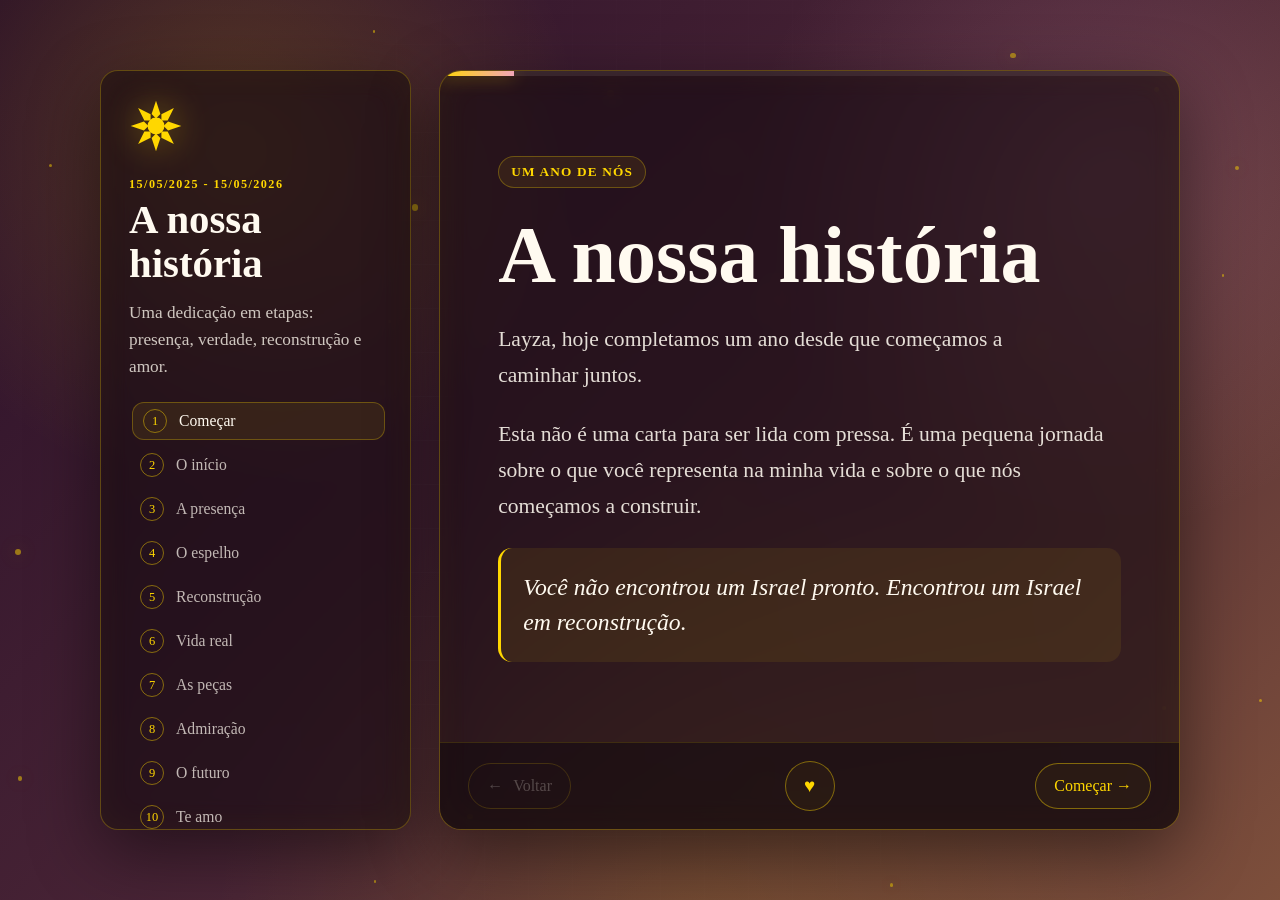
==== namora/cartao/evolucao/index.html @ b127b502 "feat: adiciona cartao evolutivo para Layza" ====
<!DOCTYPE html>
<html lang="pt-BR">
<head>
    <meta charset="UTF-8">
    <meta name="viewport" content="width=device-width, initial-scale=1, viewport-fit=cover">
    <meta name="theme-color" content="#2b1029">
    <title>A nossa história | Layza & Israel</title>
    <style>
        :root {
            --bg-a: #2b1029;
            --bg-b: #4a2536;
            --bg-c: #7d4f3b;
            --cream: #fffaf0;
            --cream-soft: rgba(255, 250, 240, 0.78);
            --gold: #ffd700;
            --gold-soft: rgba(255, 215, 0, 0.22);
            --rose: #f2a7b8;
            --panel: rgba(22, 10, 17, 0.62);
            --panel-strong: rgba(31, 13, 24, 0.86);
            --line: rgba(255, 215, 0, 0.28);
            --shadow: rgba(0, 0, 0, 0.48);
            --safe-top: env(safe-area-inset-top, 0px);
            --safe-right: env(safe-area-inset-right, 0px);
            --safe-bottom: env(safe-area-inset-bottom, 0px);
            --safe-left: env(safe-area-inset-left, 0px);
        }

        * {
            box-sizing: border-box;
        }

        html {
            min-height: 100%;
            background: var(--bg-a);
        }

        body {
            margin: 0;
            min-height: 100vh;
            min-height: 100dvh;
            color: var(--cream);
            background:
                radial-gradient(circle at 18% 16%, rgba(255, 215, 0, 0.18), transparent 22rem),
                radial-gradient(circle at 86% 20%, rgba(242, 167, 184, 0.18), transparent 22rem),
                radial-gradient(circle at 54% 104%, rgba(255, 215, 0, 0.12), transparent 30rem),
                linear-gradient(135deg, var(--bg-a), var(--bg-b) 52%, var(--bg-c));
            font-family: Georgia, "Times New Roman", serif;
            overflow: hidden;
            -webkit-font-smoothing: antialiased;
            text-rendering: optimizeLegibility;
        }

        body::before {
            content: "";
            position: fixed;
            inset: 0;
            pointer-events: none;
            background-image:
                linear-gradient(rgba(255, 255, 255, 0.028) 1px, transparent 1px),
                linear-gradient(90deg, rgba(255, 255, 255, 0.028) 1px, transparent 1px);
            background-size: 44px 44px;
            mask-image: radial-gradient(circle at center, black, transparent 78%);
        }

        button {
            font: inherit;
        }

        .page {
            position: relative;
            display: grid;
            min-height: 100vh;
            min-height: 100dvh;
            place-items: center;
            padding:
                calc(14px + var(--safe-top))
                calc(14px + var(--safe-right))
                calc(14px + var(--safe-bottom))
                calc(14px + var(--safe-left));
            isolation: isolate;
        }

        .ambient {
            position: fixed;
            inset: 0;
            z-index: -1;
            overflow: hidden;
            pointer-events: none;
        }

        .spark {
            position: absolute;
            width: 5px;
            height: 5px;
            border-radius: 999px;
            background: var(--gold);
            box-shadow: 0 0 20px rgba(255, 215, 0, 0.55);
            opacity: 0.5;
            animation: floatSpark infinite ease-in-out;
        }

        .shell {
            width: min(100%, 1080px);
            height: min(760px, calc(100vh - 28px - var(--safe-top) - var(--safe-bottom)));
            height: min(760px, calc(100dvh - 28px - var(--safe-top) - var(--safe-bottom)));
            min-height: 0;
            display: grid;
            grid-template-columns: minmax(230px, 0.42fr) minmax(0, 1fr);
            gap: clamp(16px, 3vw, 28px);
            align-items: stretch;
        }

        .story-map,
        .stage-card {
            border: 1px solid var(--line);
            background: var(--panel);
            box-shadow: 0 22px 70px var(--shadow), inset 0 0 36px rgba(255, 215, 0, 0.045);
            backdrop-filter: blur(14px);
            -webkit-backdrop-filter: blur(14px);
        }

        .story-map {
            border-radius: 18px;
            padding: clamp(18px, 3vw, 28px);
            display: flex;
            flex-direction: column;
            justify-content: flex-start;
            overflow: hidden;
        }

        .brand-mark {
            width: 54px;
            height: 54px;
            color: var(--gold);
            fill: currentColor;
            filter: drop-shadow(0 0 18px rgba(255, 215, 0, 0.42));
        }

        .eyebrow {
            margin: 20px 0 6px;
            color: var(--gold);
            font-size: 0.76rem;
            font-weight: 700;
            letter-spacing: 0.12em;
            text-transform: uppercase;
        }

        .map-title {
            margin: 0;
            font-size: clamp(1.8rem, 3.2vw, 2.55rem);
            line-height: 1.08;
        }

        .map-copy {
            margin: 14px 0 0;
            color: var(--cream-soft);
            font-size: clamp(1rem, 2vw, 1.08rem);
            line-height: 1.55;
        }

        .timeline {
            display: grid;
            gap: 6px;
            margin: 22px 0;
        }

        .timeline button {
            width: 100%;
            min-height: 36px;
            display: grid;
            grid-template-columns: 26px 1fr;
            align-items: center;
            gap: 10px;
            padding: 6px 10px;
            border: 1px solid transparent;
            border-radius: 12px;
            color: rgba(255, 250, 240, 0.72);
            background: transparent;
            text-align: left;
            cursor: pointer;
            transition: background 180ms ease, border-color 180ms ease, color 180ms ease, transform 180ms ease;
        }

        .timeline button:hover,
        .timeline button:focus-visible,
        .timeline button.active {
            color: var(--cream);
            background: rgba(255, 215, 0, 0.08);
            border-color: rgba(255, 215, 0, 0.28);
            outline: none;
        }

        .timeline button.active {
            transform: translateX(3px);
        }

        .dot {
            width: 24px;
            height: 24px;
            display: grid;
            place-items: center;
            border-radius: 999px;
            border: 1px solid rgba(255, 215, 0, 0.45);
            color: var(--gold);
            font-size: 0.78rem;
        }

        .timeline-label {
            overflow: hidden;
            white-space: nowrap;
            text-overflow: ellipsis;
            font-size: 0.98rem;
        }

        .counter {
            margin-top: auto;
            color: rgba(255, 250, 240, 0.72);
            font-size: 0.95rem;
        }

        .stage-card {
            position: relative;
            border-radius: 22px;
            display: grid;
            grid-template-rows: auto 1fr auto;
            overflow: hidden;
        }

        .progress {
            height: 5px;
            background: rgba(255, 255, 255, 0.08);
        }

        .progress-fill {
            height: 100%;
            width: 0%;
            background: linear-gradient(90deg, var(--gold), var(--rose));
            box-shadow: 0 0 18px rgba(255, 215, 0, 0.45);
            transition: width 360ms ease;
        }

        .stage {
            min-height: 0;
            display: none;
            align-content: center;
            gap: clamp(14px, 3vw, 24px);
            padding: clamp(24px, 5vw, 58px);
            overflow-y: auto;
            scrollbar-width: thin;
            scrollbar-color: rgba(255, 215, 0, 0.45) transparent;
        }

        .stage.active {
            display: grid;
            animation: stageIn 420ms ease both;
        }

        .stage::-webkit-scrollbar {
            width: 6px;
        }

        .stage::-webkit-scrollbar-thumb {
            background: rgba(255, 215, 0, 0.48);
            border-radius: 999px;
        }

        .stage-kicker {
            display: inline-flex;
            align-items: center;
            gap: 10px;
            width: fit-content;
            padding: 7px 12px;
            border: 1px solid rgba(255, 215, 0, 0.28);
            border-radius: 999px;
            color: var(--gold);
            background: rgba(255, 215, 0, 0.07);
            font-size: 0.83rem;
            font-weight: 700;
            letter-spacing: 0.09em;
            text-transform: uppercase;
        }

        .stage h1,
        .stage h2 {
            margin: 0;
            max-width: 780px;
            font-weight: 700;
            letter-spacing: 0;
            line-height: 1.08;
        }

        .stage h1 {
            font-size: clamp(2.3rem, 6.5vw, 5rem);
        }

        .stage h2 {
            color: var(--cream);
            font-size: clamp(1.8rem, 4.6vw, 3.7rem);
        }

        .stage p {
            margin: 0;
            max-width: 760px;
            color: rgba(255, 250, 240, 0.88);
            font-size: clamp(1.08rem, 2.45vw, 1.35rem);
            line-height: 1.65;
            text-wrap: pretty;
        }

        .quote {
            max-width: 760px;
            padding: clamp(16px, 3vw, 22px);
            border-left: 3px solid var(--gold);
            border-radius: 14px;
            color: var(--cream);
            background: rgba(255, 215, 0, 0.075);
            font-size: clamp(1.12rem, 2.7vw, 1.48rem);
            font-style: italic;
            line-height: 1.48;
        }

        .mini-grid {
            display: grid;
            grid-template-columns: repeat(3, minmax(0, 1fr));
            gap: 10px;
            max-width: 760px;
        }

        .mini-card {
            min-height: 82px;
            display: grid;
            place-items: center;
            padding: 14px;
            border: 1px solid rgba(255, 215, 0, 0.18);
            border-radius: 14px;
            color: rgba(255, 250, 240, 0.9);
            background: rgba(255, 255, 255, 0.055);
            text-align: center;
            font-size: clamp(0.98rem, 2vw, 1.08rem);
        }

        .controls {
            display: grid;
            grid-template-columns: 1fr auto 1fr;
            gap: 12px;
            align-items: center;
            padding: 18px clamp(18px, 4vw, 28px);
            border-top: 1px solid rgba(255, 215, 0, 0.14);
            background: rgba(15, 7, 12, 0.5);
        }

        .nav-button,
        .heart-button {
            min-height: 46px;
            display: inline-flex;
            align-items: center;
            justify-content: center;
            gap: 10px;
            border-radius: 999px;
            border: 1px solid rgba(255, 215, 0, 0.42);
            color: var(--gold);
            background: rgba(255, 215, 0, 0.035);
            cursor: pointer;
            transition: background 180ms ease, color 180ms ease, transform 180ms ease, box-shadow 180ms ease;
        }

        .nav-button {
            padding: 11px 18px;
            font-size: 1rem;
        }

        .heart-button {
            width: 50px;
            height: 50px;
            font-size: 1.18rem;
        }

        .nav-button:hover,
        .nav-button:focus-visible,
        .heart-button:hover,
        .heart-button:focus-visible {
            background: var(--gold);
            color: var(--bg-a);
            box-shadow: 0 0 24px rgba(255, 215, 0, 0.38);
            transform: translateY(-1px);
            outline: none;
        }

        .nav-button:disabled {
            cursor: default;
            opacity: 0.4;
            transform: none;
            box-shadow: none;
            background: transparent;
            color: rgba(255, 250, 240, 0.6);
        }

        .nav-button.next {
            justify-self: end;
        }

        .nav-button.prev {
            justify-self: start;
        }

        .heart-burst {
            position: fixed;
            z-index: 5;
            color: var(--gold);
            font-size: 1.35rem;
            pointer-events: none;
            animation: riseHeart 980ms ease-out forwards;
        }

        @keyframes floatSpark {
            0%,
            100% {
                opacity: 0.28;
                transform: translate3d(0, 0, 0) scale(1);
            }

            50% {
                opacity: 0.78;
                transform: translate3d(0, -30px, 0) scale(1.5);
            }
        }

        @keyframes stageIn {
            from {
                opacity: 0;
                transform: translateY(12px) scale(0.985);
            }

            to {
                opacity: 1;
                transform: translateY(0) scale(1);
            }
        }

        @keyframes riseHeart {
            from {
                opacity: 1;
                transform: translate(-50%, -50%) scale(0.8);
            }

            to {
                opacity: 0;
                transform: translate(-50%, -150%) scale(1.65);
            }
        }

        @media (max-width: 820px) {
            body {
                overflow: hidden;
            }

            .page {
                align-items: stretch;
            }

            .shell {
                width: 100%;
                height: calc(100vh - 28px - var(--safe-top) - var(--safe-bottom));
                height: calc(100dvh - 28px - var(--safe-top) - var(--safe-bottom));
                grid-template-columns: 1fr;
                grid-template-rows: auto 1fr;
                gap: 12px;
            }

            .story-map {
                min-height: 0;
                padding: 14px;
                border-radius: 16px;
            }

            .story-map header {
                display: grid;
                grid-template-columns: 38px 1fr;
                gap: 12px;
                align-items: center;
            }

            .brand-mark {
                width: 38px;
                height: 38px;
            }

            .eyebrow {
                margin: 0 0 3px;
                font-size: 0.68rem;
            }

            .map-title {
                font-size: 1.28rem;
            }

            .map-copy,
            .counter {
                display: none;
            }

            .timeline {
                grid-auto-flow: column;
                grid-auto-columns: 34px;
                gap: 6px;
                margin: 12px 0 0;
                overflow-x: auto;
                padding-bottom: 2px;
                scrollbar-width: none;
            }

            .timeline::-webkit-scrollbar {
                display: none;
            }

            .timeline button {
                min-height: 34px;
                grid-template-columns: 1fr;
                padding: 4px;
                justify-items: center;
            }

            .timeline-label {
                display: none;
            }

            .dot {
                width: 24px;
                height: 24px;
            }

            .stage-card {
                border-radius: 16px;
            }

            .stage {
                align-content: start;
                padding: clamp(22px, 6vw, 30px);
            }

            .stage h1 {
                font-size: clamp(2.15rem, 12vw, 3.3rem);
            }

            .stage h2 {
                font-size: clamp(1.65rem, 9.6vw, 2.7rem);
            }

            .stage p {
                font-size: clamp(1.03rem, 4.7vw, 1.2rem);
                line-height: 1.58;
            }

            .mini-grid {
                grid-template-columns: 1fr;
            }

            .controls {
                grid-template-columns: 1fr 50px 1fr;
                padding: 12px;
            }

            .nav-button {
                padding-inline: 12px;
                font-size: 0.95rem;
            }
        }

        @media (max-width: 390px) {
            .stage {
                padding: 20px;
            }

            .stage p {
                font-size: 1rem;
            }

            .nav-button span {
                display: none;
            }
        }

        @media (prefers-reduced-motion: reduce) {
            *,
            *::before,
            *::after {
                animation-duration: 0.001ms !important;
                animation-iteration-count: 1 !important;
                scroll-behavior: auto !important;
                transition-duration: 0.001ms !important;
            }
        }
    </style>
</head>
<body>
    <main class="page">
        <div class="ambient" id="ambient" aria-hidden="true"></div>

        <div class="shell">
            <aside class="story-map" aria-label="Evolução da história">
                <header>
                    <svg class="brand-mark" viewBox="0 0 64 64" aria-hidden="true">
                        <circle cx="32" cy="32" r="10"></circle>
                        <path d="M32 2l5.2 15.7L32 23l-5.2-5.3L32 2zM32 62l-5.2-15.7L32 41l5.2 5.3L32 62zM2 32l15.7-5.2L23 32l-5.3 5.2L2 32zM62 32l-15.7 5.2L41 32l5.3-5.2L62 32zM10.8 10.8l14.8 7.4v7.4h-7.4L10.8 10.8zM53.2 53.2l-14.8-7.4v-7.4h7.4l7.4 14.8zM10.8 53.2l7.4-14.8h7.4v7.4l-14.8 7.4zM53.2 10.8l-7.4 14.8h-7.4v-7.4l14.8-7.4z"></path>
                    </svg>
                    <div>
                        <p class="eyebrow">15/05/2025 - 15/05/2026</p>
                        <h1 class="map-title">A nossa história</h1>
                        <p class="map-copy">Uma dedicação em etapas: presença, verdade, reconstrução e amor.</p>
                    </div>
                </header>

                <nav class="timeline" id="timeline" aria-label="Capítulos"></nav>

                <p class="counter" id="counter">Etapa 1 de 10</p>
            </aside>

            <section class="stage-card" aria-live="polite">
                <div class="progress" aria-hidden="true">
                    <div class="progress-fill" id="progressFill"></div>
                </div>

                <article class="stage active" data-title="Começar">
                    <span class="stage-kicker">Um ano de nós</span>
                    <h1>A nossa história</h1>
                    <p>Layza, hoje completamos um ano desde que começamos a caminhar juntos.</p>
                    <p>Esta não é uma carta para ser lida com pressa. É uma pequena jornada sobre o que você representa na minha vida e sobre o que nós começamos a construir.</p>
                    <div class="quote">Você não encontrou um Israel pronto. Encontrou um Israel em reconstrução.</div>
                </article>

                <article class="stage" data-title="O início">
                    <span class="stage-kicker">O início</span>
                    <h2>Você não encontrou um Israel pronto.</h2>
                    <p>Quando olho para tudo que vivemos, eu vejo que a nossa história não começou em uma fase simples da minha vida. Você encontrou um homem tentando equilibrar responsabilidades, família, trabalho, sonhos, medos, cansaços e uma vontade enorme de continuar de pé.</p>
                    <p>E mesmo assim, você ficou.</p>
                </article>

                <article class="stage" data-title="A presença">
                    <span class="stage-kicker">A presença</span>
                    <h2>Você chegou como escuta, verdade e carinho.</h2>
                    <p>Você não chegou como alguém querendo me salvar, nem tomar o controle da minha vida. Você chegou como presença. Como escuta. Como verdade.</p>
                    <p>Você me apoia sem me infantilizar, me acolhe sem passar pano, me ama de um jeito que não me tira da luta, mas me lembra que eu não preciso enfrentá-la sozinho.</p>
                </article>

                <article class="stage" data-title="O espelho">
                    <span class="stage-kicker">O espelho</span>
                    <h2>Com você, eu posso ser mais verdadeiro.</h2>
                    <p>Uma das coisas que mais admiro em você é isso: você consegue enxergar minha força, mas também não ignora minhas falhas.</p>
                    <p>Perto de você, eu posso admitir o cansaço, reconhecer meus erros, organizar meus pensamentos e tentar ser melhor.</p>
                </article>

                <article class="stage" data-title="Reconstrução">
                    <span class="stage-kicker">A reconstrução</span>
                    <h2>Eu quero ser melhor.</h2>
                    <p>Não porque você exige isso de mim, mas porque estar ao seu lado me lembra do homem que eu ainda posso construir.</p>
                    <p>Você me ajudou a acordar para muitas coisas. Mas eu entendi que a mudança precisa nascer em mim, para que eu possa amar você de um jeito mais inteiro, mais maduro e mais honesto.</p>
                </article>

                <article class="stage" data-title="Vida real">
                    <span class="stage-kicker">A história real</span>
                    <h2>Não foi conto de fadas, foi vida.</h2>
                    <p>A nossa história é mais bonita porque é real. Teve intensidade, ajustes, conversas difíceis, inseguranças, aprendizados e momentos em que a vida parecia pesada demais.</p>
                    <div class="mini-grid" aria-label="O que também existiu entre nós">
                        <div class="mini-card">Carinho</div>
                        <div class="mini-card">Parceria</div>
                        <div class="mini-card">Vontade de continuar</div>
                    </div>
                </article>

                <article class="stage" data-title="As peças">
                    <span class="stage-kicker">As peças</span>
                    <h2>Começamos a montar algo nosso.</h2>
                    <p>Você entrou em uma vida cheia de peças espalhadas. Algumas antigas, algumas quebradas, algumas que eu ainda estou tentando entender.</p>
                    <p>E, mesmo assim, de algum jeito, nós começamos a montar algo nosso. Não perfeito. Não pronto. Mas verdadeiro.</p>
                </article>

                <article class="stage" data-title="Admiração">
                    <span class="stage-kicker">A admiração</span>
                    <h2>Eu admiro a mulher que você é.</h2>
                    <p>Admiro sua forma de pensar, sua coragem, sua racionalidade, seu carinho, sua firmeza e esse jeito de estar ao meu lado sem me diminuir.</p>
                    <p>Você me trata como homem adulto, mesmo quando eu estou atravessando desafios sérios. Você me lembra que eu sou capaz, mas também me chama para a realidade quando preciso.</p>
                </article>

                <article class="stage" data-title="O futuro">
                    <span class="stage-kicker">O futuro</span>
                    <h2>Ainda temos muito a construir.</h2>
                    <p>Eu amo você com admiração, gratidão, desejo de futuro e vontade de construir uma vida mais leve, mais verdadeira e mais nossa.</p>
                    <p>Ainda existem ajustes, conversas, medos, família, trabalho, passado e futuro atravessando a nossa relação. Mas existe algo muito forte entre nós: a vontade de não viver de aparência.</p>
                </article>

                <article class="stage" data-title="Te amo">
                    <span class="stage-kicker">A assinatura</span>
                    <h2>Feliz um ano de nós dois.</h2>
                    <p>Obrigado por estar comigo. Obrigado por acreditar em mim. Obrigado por me enxergar além da fase difícil. Obrigado por ser carinho, firmeza, presença e amor.</p>
                    <div class="quote">Que este seja apenas o primeiro capítulo de uma história cada vez mais madura, leve, verdadeira e cheia de amor.</div>
                    <p>Com amor,<br>Israel.</p>
                </article>

                <footer class="controls">
                    <button class="nav-button prev" id="prevButton" type="button">
                        ← <span>Voltar</span>
                    </button>
                    <button class="heart-button" id="heartButton" type="button" aria-label="Enviar amor">♥</button>
                    <button class="nav-button next" id="nextButton" type="button">
                        <span>Avançar</span> →
                    </button>
                </footer>
            </section>
        </div>
    </main>

    <script>
        const prefersReducedMotion = window.matchMedia("(prefers-reduced-motion: reduce)").matches;
        const ambient = document.getElementById("ambient");
        const stages = Array.from(document.querySelectorAll(".stage"));
        const timeline = document.getElementById("timeline");
        const progressFill = document.getElementById("progressFill");
        const counter = document.getElementById("counter");
        const prevButton = document.getElementById("prevButton");
        const nextButton = document.getElementById("nextButton");
        const heartButton = document.getElementById("heartButton");

        let currentStage = 0;
        let touchStartX = 0;
        let touchStartY = 0;

        function createAmbient() {
            if (prefersReducedMotion) {
                return;
            }

            for (let index = 0; index < 34; index += 1) {
                const spark = document.createElement("span");
                const size = Math.random() * 5 + 2;

                spark.className = "spark";
                spark.style.width = `${size}px`;
                spark.style.height = `${size}px`;
                spark.style.left = `${Math.random() * 100}vw`;
                spark.style.top = `${Math.random() * 100}vh`;
                spark.style.animationDuration = `${Math.random() * 5 + 4}s`;
                spark.style.animationDelay = `${Math.random() * 5}s`;
                ambient.appendChild(spark);
            }
        }

        function buildTimeline() {
            stages.forEach((stage, index) => {
                const button = document.createElement("button");
                const dot = document.createElement("span");
                const label = document.createElement("span");

                button.type = "button";
                button.setAttribute("aria-label", `Ir para ${stage.dataset.title}`);
                button.addEventListener("click", () => goToStage(index));

                dot.className = "dot";
                dot.textContent = index + 1;

                label.className = "timeline-label";
                label.textContent = stage.dataset.title;

                button.append(dot, label);
                timeline.appendChild(button);
            });
        }

        function goToStage(index) {
            const nextIndex = Math.max(0, Math.min(index, stages.length - 1));

            if (nextIndex === currentStage) {
                return;
            }

            stages[currentStage].classList.remove("active");
            currentStage = nextIndex;
            stages[currentStage].classList.add("active");
            stages[currentStage].scrollTop = 0;
            updateControls();
        }

        function updateControls() {
            const progress = ((currentStage + 1) / stages.length) * 100;
            const timelineButtons = Array.from(timeline.querySelectorAll("button"));

            progressFill.style.width = `${progress}%`;
            counter.textContent = `Etapa ${currentStage + 1} de ${stages.length}`;
            prevButton.disabled = currentStage === 0;
            if (currentStage === 0) {
                nextButton.textContent = "Começar →";
            } else if (currentStage === stages.length - 1) {
                nextButton.textContent = "Recomeçar →";
            } else {
                nextButton.textContent = "Avançar →";
            }

            timelineButtons.forEach((button, index) => {
                const isActive = index === currentStage;
                button.classList.toggle("active", isActive);
                button.setAttribute("aria-current", isActive ? "step" : "false");
            });
        }

        function burstHeart() {
            const heart = document.createElement("span");
            const rect = heartButton.getBoundingClientRect();

            heart.className = "heart-burst";
            heart.textContent = "♥";
            heart.style.left = `${rect.left + rect.width / 2}px`;
            heart.style.top = `${rect.top + rect.height / 2}px`;
            document.body.appendChild(heart);
            window.setTimeout(() => heart.remove(), 1000);
        }

        prevButton.addEventListener("click", () => goToStage(currentStage - 1));
        nextButton.addEventListener("click", () => {
            goToStage(currentStage === stages.length - 1 ? 0 : currentStage + 1);
        });
        heartButton.addEventListener("click", burstHeart);

        document.addEventListener("keydown", (event) => {
            if (event.key === "ArrowRight") {
                goToStage(currentStage === stages.length - 1 ? 0 : currentStage + 1);
            }

            if (event.key === "ArrowLeft") {
                goToStage(currentStage - 1);
            }
        });

        document.addEventListener("touchstart", (event) => {
            touchStartX = event.changedTouches[0].clientX;
            touchStartY = event.changedTouches[0].clientY;
        }, { passive: true });

        document.addEventListener("touchend", (event) => {
            const touch = event.changedTouches[0];
            const deltaX = touch.clientX - touchStartX;
            const deltaY = touch.clientY - touchStartY;

            if (Math.abs(deltaX) > 54 && Math.abs(deltaX) > Math.abs(deltaY) * 1.2) {
                goToStage(deltaX < 0 ? currentStage + 1 : currentStage - 1);
            }
        }, { passive: true });

        createAmbient();
        buildTimeline();
        updateControls();
    </script>
</body>
</html>
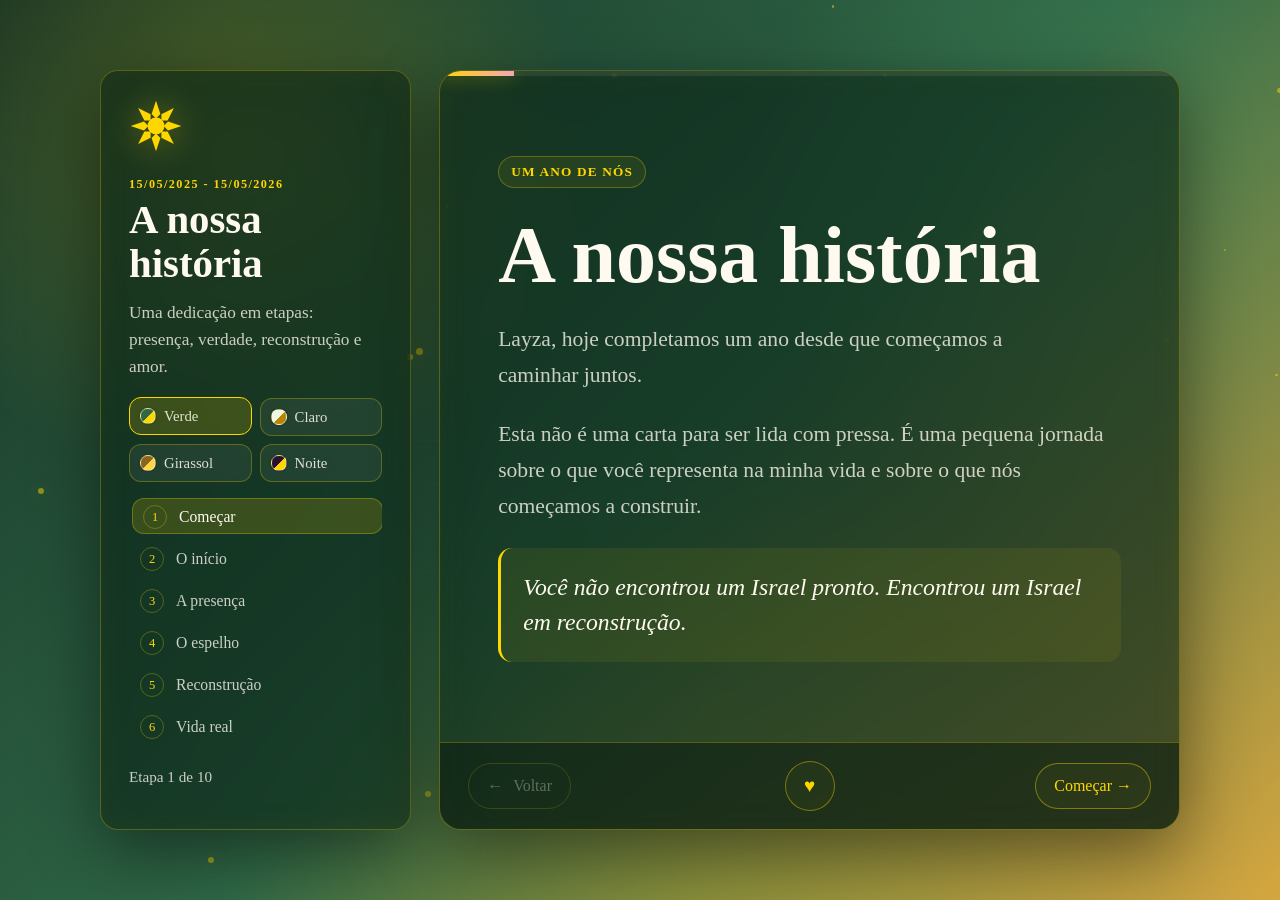
==== commit 87f2e898: "feat: adiciona temas de cores ao cartao" ====
--- a/namora/cartao/evolucao/index.html
+++ b/namora/cartao/evolucao/index.html
@@ -7,6 +7,79 @@
     <title>A nossa história | Layza & Israel</title>
     <style>
         :root {
+            --bg-a: #173326;
+            --bg-b: #2f6847;
+            --bg-c: #d5a63f;
+            --cream: #fffaf0;
+            --cream-soft: rgba(255, 250, 240, 0.78);
+            --gold: #ffd700;
+            --gold-soft: rgba(255, 215, 0, 0.22);
+            --rose: #f2a7b8;
+            --panel: rgba(12, 38, 25, 0.66);
+            --panel-strong: rgba(13, 44, 28, 0.86);
+            --line: rgba(255, 215, 0, 0.28);
+            --shadow: rgba(0, 0, 0, 0.48);
+            --glow-a: rgba(255, 215, 0, 0.20);
+            --glow-b: rgba(98, 180, 108, 0.20);
+            --glow-c: rgba(255, 215, 0, 0.14);
+            --grid-line: rgba(255, 255, 255, 0.028);
+            --quote-bg: rgba(255, 215, 0, 0.075);
+            --mini-bg: rgba(255, 255, 255, 0.055);
+            --control-bg: rgba(9, 25, 17, 0.52);
+            --theme-bg: rgba(255, 255, 255, 0.06);
+            --theme-active: rgba(255, 215, 0, 0.16);
+            --theme-text: rgba(255, 250, 240, 0.86);
+            --safe-top: env(safe-area-inset-top, 0px);
+            --safe-right: env(safe-area-inset-right, 0px);
+            --safe-bottom: env(safe-area-inset-bottom, 0px);
+            --safe-left: env(safe-area-inset-left, 0px);
+        }
+
+        body[data-theme="claro"] {
+            --bg-a: #eef7df;
+            --bg-b: #f9f5d8;
+            --bg-c: #dbeec7;
+            --cream: #203a2a;
+            --cream-soft: rgba(32, 58, 42, 0.76);
+            --gold: #b98500;
+            --gold-soft: rgba(185, 133, 0, 0.18);
+            --rose: #cc7f72;
+            --panel: rgba(255, 255, 247, 0.76);
+            --panel-strong: rgba(255, 255, 247, 0.92);
+            --line: rgba(92, 132, 75, 0.38);
+            --shadow: rgba(71, 92, 60, 0.24);
+            --glow-a: rgba(255, 212, 64, 0.42);
+            --glow-b: rgba(82, 160, 93, 0.30);
+            --glow-c: rgba(255, 246, 177, 0.40);
+            --grid-line: rgba(67, 96, 56, 0.08);
+            --quote-bg: rgba(255, 226, 102, 0.30);
+            --mini-bg: rgba(54, 112, 67, 0.08);
+            --control-bg: rgba(255, 255, 247, 0.78);
+            --theme-bg: rgba(54, 112, 67, 0.08);
+            --theme-active: rgba(255, 215, 0, 0.28);
+            --theme-text: rgba(32, 58, 42, 0.84);
+        }
+
+        body[data-theme="girassol"] {
+            --bg-a: #3f2a11;
+            --bg-b: #8a661d;
+            --bg-c: #f3cf4c;
+            --cream: #fff9de;
+            --cream-soft: rgba(255, 249, 222, 0.80);
+            --gold: #ffd447;
+            --rose: #ffb28d;
+            --panel: rgba(51, 32, 12, 0.62);
+            --panel-strong: rgba(63, 39, 13, 0.86);
+            --line: rgba(255, 212, 71, 0.34);
+            --glow-a: rgba(255, 212, 71, 0.24);
+            --glow-b: rgba(255, 178, 141, 0.16);
+            --glow-c: rgba(246, 199, 40, 0.17);
+            --control-bg: rgba(35, 21, 8, 0.54);
+            --theme-bg: rgba(255, 212, 71, 0.08);
+            --theme-active: rgba(255, 212, 71, 0.18);
+        }
+
+        body[data-theme="noite"] {
             --bg-a: #2b1029;
             --bg-b: #4a2536;
             --bg-c: #7d4f3b;
@@ -19,10 +92,16 @@
             --panel-strong: rgba(31, 13, 24, 0.86);
             --line: rgba(255, 215, 0, 0.28);
             --shadow: rgba(0, 0, 0, 0.48);
-            --safe-top: env(safe-area-inset-top, 0px);
-            --safe-right: env(safe-area-inset-right, 0px);
-            --safe-bottom: env(safe-area-inset-bottom, 0px);
-            --safe-left: env(safe-area-inset-left, 0px);
+            --glow-a: rgba(255, 215, 0, 0.18);
+            --glow-b: rgba(242, 167, 184, 0.18);
+            --glow-c: rgba(255, 215, 0, 0.12);
+            --grid-line: rgba(255, 255, 255, 0.028);
+            --quote-bg: rgba(255, 215, 0, 0.075);
+            --mini-bg: rgba(255, 255, 255, 0.055);
+            --control-bg: rgba(15, 7, 12, 0.5);
+            --theme-bg: rgba(255, 255, 255, 0.06);
+            --theme-active: rgba(255, 215, 0, 0.16);
+            --theme-text: rgba(255, 250, 240, 0.86);
         }
 
         * {
@@ -40,9 +119,9 @@
             min-height: 100dvh;
             color: var(--cream);
             background:
-                radial-gradient(circle at 18% 16%, rgba(255, 215, 0, 0.18), transparent 22rem),
-                radial-gradient(circle at 86% 20%, rgba(242, 167, 184, 0.18), transparent 22rem),
-                radial-gradient(circle at 54% 104%, rgba(255, 215, 0, 0.12), transparent 30rem),
+                radial-gradient(circle at 18% 16%, var(--glow-a), transparent 22rem),
+                radial-gradient(circle at 86% 20%, var(--glow-b), transparent 22rem),
+                radial-gradient(circle at 54% 104%, var(--glow-c), transparent 30rem),
                 linear-gradient(135deg, var(--bg-a), var(--bg-b) 52%, var(--bg-c));
             font-family: Georgia, "Times New Roman", serif;
             overflow: hidden;
@@ -56,8 +135,8 @@
             inset: 0;
             pointer-events: none;
             background-image:
-                linear-gradient(rgba(255, 255, 255, 0.028) 1px, transparent 1px),
-                linear-gradient(90deg, rgba(255, 255, 255, 0.028) 1px, transparent 1px);
+                linear-gradient(var(--grid-line) 1px, transparent 1px),
+                linear-gradient(90deg, var(--grid-line) 1px, transparent 1px);
             background-size: 44px 44px;
             mask-image: radial-gradient(circle at center, black, transparent 78%);
         }
@@ -159,9 +238,24 @@
         }
 
         .timeline {
+            flex: 1 1 auto;
+            min-height: 0;
             display: grid;
             gap: 6px;
-            margin: 22px 0;
+            margin: 16px 0 22px;
+            overflow-y: auto;
+            padding-right: 2px;
+            scrollbar-width: thin;
+            scrollbar-color: var(--line) transparent;
+        }
+
+        .timeline::-webkit-scrollbar {
+            width: 4px;
+        }
+
+        .timeline::-webkit-scrollbar-thumb {
+            background: var(--line);
+            border-radius: 999px;
         }
 
         .timeline button {
@@ -174,7 +268,7 @@
             padding: 6px 10px;
             border: 1px solid transparent;
             border-radius: 12px;
-            color: rgba(255, 250, 240, 0.72);
+            color: var(--cream-soft);
             background: transparent;
             text-align: left;
             cursor: pointer;
@@ -185,8 +279,8 @@
         .timeline button:focus-visible,
         .timeline button.active {
             color: var(--cream);
-            background: rgba(255, 215, 0, 0.08);
-            border-color: rgba(255, 215, 0, 0.28);
+            background: var(--theme-active);
+            border-color: var(--line);
             outline: none;
         }
 
@@ -200,7 +294,7 @@
             display: grid;
             place-items: center;
             border-radius: 999px;
-            border: 1px solid rgba(255, 215, 0, 0.45);
+            border: 1px solid var(--line);
             color: var(--gold);
             font-size: 0.78rem;
         }
@@ -214,8 +308,68 @@
 
         .counter {
             margin-top: auto;
-            color: rgba(255, 250, 240, 0.72);
+            color: var(--cream-soft);
             font-size: 0.95rem;
+        }
+
+        .theme-picker {
+            display: grid;
+            grid-template-columns: repeat(2, minmax(0, 1fr));
+            gap: 8px;
+            margin-top: 18px;
+        }
+
+        .theme-picker button {
+            min-height: 38px;
+            display: inline-flex;
+            align-items: center;
+            gap: 8px;
+            padding: 7px 10px;
+            border: 1px solid var(--line);
+            border-radius: 12px;
+            color: var(--theme-text);
+            background: var(--theme-bg);
+            cursor: pointer;
+            text-align: left;
+            font-size: 0.92rem;
+            transition: background 180ms ease, transform 180ms ease, border-color 180ms ease;
+        }
+
+        .theme-picker button:hover,
+        .theme-picker button:focus-visible,
+        .theme-picker button.active {
+            background: var(--theme-active);
+            border-color: var(--gold);
+            outline: none;
+        }
+
+        .theme-picker button.active {
+            transform: translateY(-1px);
+        }
+
+        .swatch {
+            width: 16px;
+            height: 16px;
+            flex: 0 0 auto;
+            border: 1px solid rgba(255, 255, 255, 0.42);
+            border-radius: 999px;
+            box-shadow: 0 0 0 2px rgba(0, 0, 0, 0.06);
+        }
+
+        .theme-picker [data-theme-option="verde"] .swatch {
+            background: linear-gradient(135deg, #2f6847 0 52%, #ffd700 52% 100%);
+        }
+
+        .theme-picker [data-theme-option="claro"] .swatch {
+            background: linear-gradient(135deg, #eef7df 0 52%, #b98500 52% 100%);
+        }
+
+        .theme-picker [data-theme-option="girassol"] .swatch {
+            background: linear-gradient(135deg, #8a661d 0 52%, #ffd447 52% 100%);
+        }
+
+        .theme-picker [data-theme-option="noite"] .swatch {
+            background: linear-gradient(135deg, #2b1029 0 52%, #ffd700 52% 100%);
         }
 
         .stage-card {
@@ -301,7 +455,7 @@
         .stage p {
             margin: 0;
             max-width: 760px;
-            color: rgba(255, 250, 240, 0.88);
+            color: var(--cream-soft);
             font-size: clamp(1.08rem, 2.45vw, 1.35rem);
             line-height: 1.65;
             text-wrap: pretty;
@@ -313,7 +467,7 @@
             border-left: 3px solid var(--gold);
             border-radius: 14px;
             color: var(--cream);
-            background: rgba(255, 215, 0, 0.075);
+            background: var(--quote-bg);
             font-size: clamp(1.12rem, 2.7vw, 1.48rem);
             font-style: italic;
             line-height: 1.48;
@@ -333,8 +487,8 @@
             padding: 14px;
             border: 1px solid rgba(255, 215, 0, 0.18);
             border-radius: 14px;
-            color: rgba(255, 250, 240, 0.9);
-            background: rgba(255, 255, 255, 0.055);
+            color: var(--cream-soft);
+            background: var(--mini-bg);
             text-align: center;
             font-size: clamp(0.98rem, 2vw, 1.08rem);
         }
@@ -345,8 +499,8 @@
             gap: 12px;
             align-items: center;
             padding: 18px clamp(18px, 4vw, 28px);
-            border-top: 1px solid rgba(255, 215, 0, 0.14);
-            background: rgba(15, 7, 12, 0.5);
+            border-top: 1px solid var(--line);
+            background: var(--control-bg);
         }
 
         .nav-button,
@@ -392,7 +546,7 @@
             transform: none;
             box-shadow: none;
             background: transparent;
-            color: rgba(255, 250, 240, 0.6);
+            color: var(--cream-soft);
         }
 
         .nav-button.next {
@@ -497,6 +651,25 @@
             .map-copy,
             .counter {
                 display: none;
+            }
+
+            .theme-picker {
+                grid-template-columns: repeat(4, minmax(0, 1fr));
+                gap: 6px;
+                margin-top: 12px;
+            }
+
+            .theme-picker button {
+                min-height: 34px;
+                justify-content: center;
+                gap: 5px;
+                padding: 6px 5px;
+                font-size: 0.78rem;
+            }
+
+            .swatch {
+                width: 13px;
+                height: 13px;
             }
 
             .timeline {
@@ -592,7 +765,7 @@
         }
     </style>
 </head>
-<body>
+<body data-theme="verde">
     <main class="page">
         <div class="ambient" id="ambient" aria-hidden="true"></div>
 
@@ -610,6 +783,25 @@
                     </div>
                 </header>
 
+                <div class="theme-picker" aria-label="Escolher cores do cartão">
+                    <button type="button" data-theme-option="verde">
+                        <span class="swatch" aria-hidden="true"></span>
+                        Verde
+                    </button>
+                    <button type="button" data-theme-option="claro">
+                        <span class="swatch" aria-hidden="true"></span>
+                        Claro
+                    </button>
+                    <button type="button" data-theme-option="girassol">
+                        <span class="swatch" aria-hidden="true"></span>
+                        Girassol
+                    </button>
+                    <button type="button" data-theme-option="noite">
+                        <span class="swatch" aria-hidden="true"></span>
+                        Noite
+                    </button>
+                </div>
+
                 <nav class="timeline" id="timeline" aria-label="Capítulos"></nav>
 
                 <p class="counter" id="counter">Etapa 1 de 10</p>
@@ -719,10 +911,36 @@
         const prevButton = document.getElementById("prevButton");
         const nextButton = document.getElementById("nextButton");
         const heartButton = document.getElementById("heartButton");
+        const themeButtons = Array.from(document.querySelectorAll("[data-theme-option]"));
+        const themeMeta = document.querySelector("meta[name='theme-color']");
+        const themeColors = {
+            verde: "#173326",
+            claro: "#eef7df",
+            girassol: "#3f2a11",
+            noite: "#2b1029"
+        };
 
         let currentStage = 0;
         let touchStartX = 0;
         let touchStartY = 0;
+
+        function setTheme(themeName) {
+            const selectedTheme = themeColors[themeName] ? themeName : "verde";
+
+            document.body.dataset.theme = selectedTheme;
+            themeMeta.setAttribute("content", themeColors[selectedTheme]);
+            themeButtons.forEach((button) => {
+                const isActive = button.dataset.themeOption === selectedTheme;
+                button.classList.toggle("active", isActive);
+                button.setAttribute("aria-pressed", isActive ? "true" : "false");
+            });
+
+            try {
+                localStorage.setItem("layza-card-theme", selectedTheme);
+            } catch (error) {
+                // Theme persistence is optional.
+            }
+        }
 
         function createAmbient() {
             if (prefersReducedMotion) {
@@ -818,6 +1036,9 @@
             goToStage(currentStage === stages.length - 1 ? 0 : currentStage + 1);
         });
         heartButton.addEventListener("click", burstHeart);
+        themeButtons.forEach((button) => {
+            button.addEventListener("click", () => setTheme(button.dataset.themeOption));
+        });
 
         document.addEventListener("keydown", (event) => {
             if (event.key === "ArrowRight") {
@@ -846,6 +1067,11 @@
 
         createAmbient();
         buildTimeline();
+        try {
+            setTheme(localStorage.getItem("layza-card-theme") || "verde");
+        } catch (error) {
+            setTheme("verde");
+        }
         updateControls();
     </script>
 </body>
